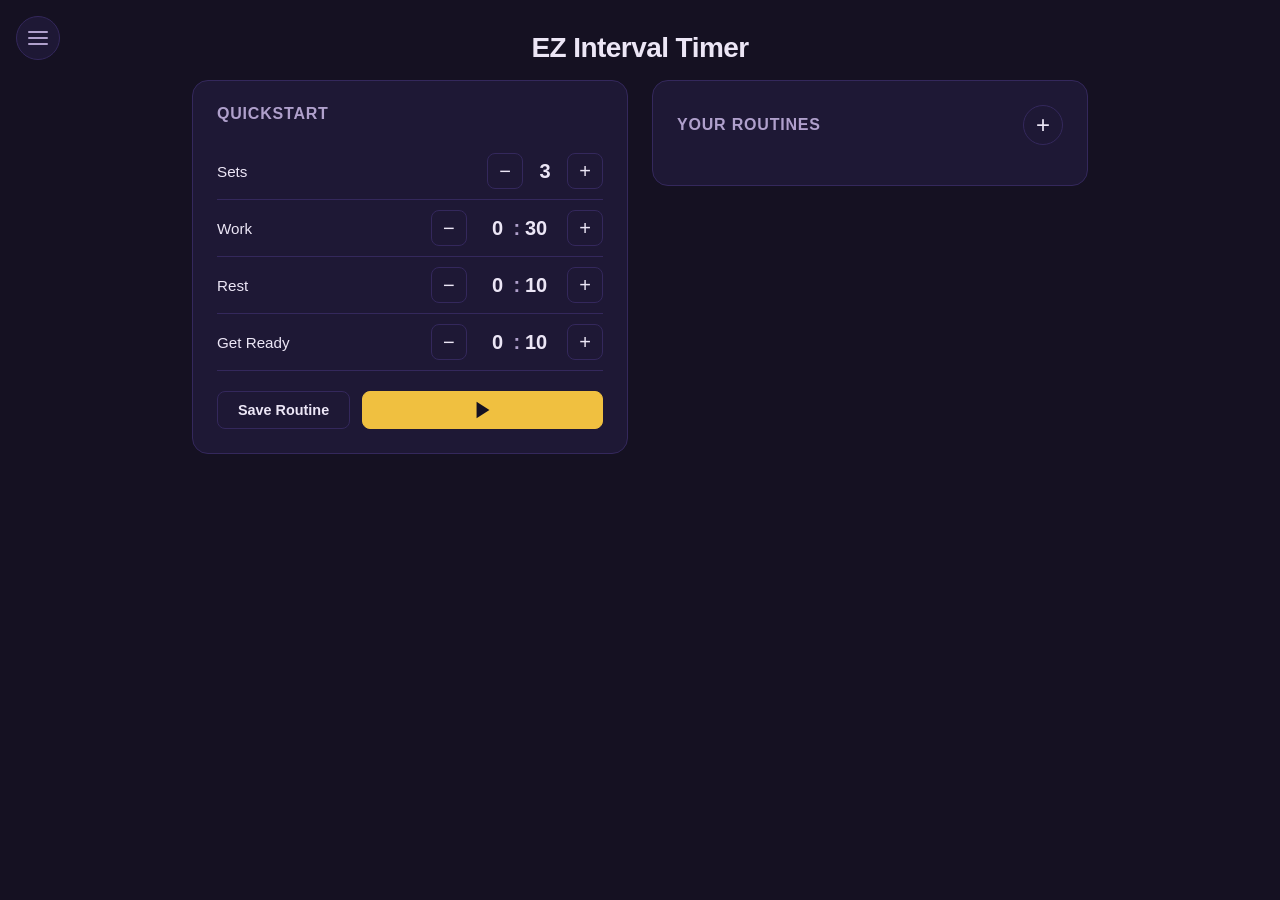
==== index.html @ 8e0ae5cf "Update icon" ====
<!DOCTYPE html>
<html lang="en">
<head>
  <meta charset="UTF-8">
  <meta name="viewport" content="width=device-width, initial-scale=1.0, user-scalable=no">
  <link rel="icon" href="favicon.ico" sizes="any">
  <meta name="author" content="steven-chau/ez-interval-timer">
  <meta name="theme-color" content="#151122">
  <meta name="description" content="Interval timer for workouts, stretching, and timed routines">
  <meta name="apple-mobile-web-app-capable" content="yes">
  <meta name="apple-mobile-web-app-status-bar-style" content="black-translucent">
  <meta name="mobile-web-app-capable" content="yes">
  <link rel="apple-touch-icon" href="icon-192.png">
  <link rel="manifest" href="manifest.json">

  <!-- Open Graph (WhatsApp, Facebook, Telegram, Slack) -->
  <meta property="og:type" content="website">
  <meta property="og:url" content="https://steven-chau.github.io/ez-interval-timer/">
  <meta property="og:title" content="EZ Interval Timer">
  <meta property="og:description" content="Free interval timer for workouts, HIIT, Tabata, stretching, yoga, and timed routines. No ads, no sign-up, works offline.">
  <meta property="og:image" content="https://steven-chau.github.io/ez-interval-timer/screenshots/timer-light.png">
  <meta property="og:image:width" content="1170">
  <meta property="og:image:height" content="2532">
  <meta property="og:site_name" content="EZ Interval Timer">

  <!-- Twitter Card -->
  <meta name="twitter:card" content="summary_large_image">
  <meta name="twitter:url" content="https://steven-chau.github.io/ez-interval-timer/">
  <meta name="twitter:title" content="EZ Interval Timer">
  <meta name="twitter:description" content="Free interval timer for workouts, HIIT, Tabata, stretching, yoga, and timed routines. No ads, no sign-up, works offline.">
  <meta name="twitter:image" content="https://steven-chau.github.io/ez-interval-timer/screenshots/timer-light.png">

  <title>EZ Interval Timer</title>
  <link rel="stylesheet" href="css/style.css">
  <script type="application/ld+json">
  {
    "@context": "https://schema.org",
    "@type": "WebApplication",
    "@id": "https://steven-chau.github.io/ez-interval-timer#app",
    "name": "EZ Interval Timer",
    "url": "https://steven-chau.github.io/ez-interval-timer",
    "description": "Free interval timer for workouts, HIIT, Tabata, stretching, yoga, and timed routines",
    "applicationCategory": "HealthApplication",
    "operatingSystem": "All",
    "author": {
      "@type": "Person",
      "name": "Steven Chau",
      "url": "https://github.com/steven-chau"
    },
    "sourceOrganization": {
      "@type": "Organization",
      "name": "steven-chau/ez-interval-timer",
      "url": "https://github.com/steven-chau/ez-interval-timer"
    }
  }
  </script>
</head>
<body>
  <div id="app">
    <!-- ===== Config View ===== -->
    <div id="config-view" class="view">
      <button id="btn-menu" class="btn-hamburger" data-i18n-aria="menuAria">
        <svg width="24" height="24" viewBox="0 0 24 24" fill="none" stroke="currentColor" stroke-width="2" stroke-linecap="round"><line x1="3" y1="6" x2="21" y2="6"/><line x1="3" y1="12" x2="21" y2="12"/><line x1="3" y1="18" x2="21" y2="18"/></svg>
      </button>

      <div id="menu-backdrop" class="menu-backdrop closed"></div>
      <div id="menu-drawer" class="menu-drawer closed">
        <div class="menu-header">
          <h2 data-i18n="menu">Menu</h2>
          <button id="btn-menu-close" class="btn-menu-close" data-i18n-aria="closeMenuAria">&times;</button>
        </div>
        <div class="menu-items">
          <button id="btn-language" class="menu-item">
            <svg width="20" height="20" viewBox="0 0 24 24" fill="none" stroke="currentColor" stroke-width="2" stroke-linecap="round" stroke-linejoin="round"><circle cx="12" cy="12" r="10"/><line x1="2" y1="12" x2="22" y2="12"/><path d="M12 2a15.3 15.3 0 0 1 4 10 15.3 15.3 0 0 1-4 10 15.3 15.3 0 0 1-4-10 15.3 15.3 0 0 1 4-10z"/></svg>
            <span data-i18n="language">Language</span>
          </button>
          <button id="btn-track-records" class="menu-item">
            <svg width="20" height="20" viewBox="0 0 24 24" fill="none" stroke="currentColor" stroke-width="2" stroke-linecap="round" stroke-linejoin="round"><line x1="18" y1="20" x2="18" y2="10"/><line x1="12" y1="20" x2="12" y2="4"/><line x1="6" y1="20" x2="6" y2="14"/></svg>
            <span data-i18n="trackRecords">Track Records</span>
          </button>
          <button id="btn-menu-fullscreen" class="menu-item">
            <svg width="20" height="20" viewBox="0 0 24 24" fill="none" stroke="currentColor" stroke-width="2" stroke-linecap="round" stroke-linejoin="round"><polyline points="15 3 21 3 21 9"/><polyline points="9 21 3 21 3 15"/><line x1="21" y1="3" x2="14" y2="10"/><line x1="3" y1="21" x2="10" y2="14"/></svg>
            <span data-i18n="fullscreenEnter">Enter Full Screen</span>
          </button>
          <button id="btn-export-routines" class="menu-item">
            <svg width="20" height="20" viewBox="0 0 24 24" fill="none" stroke="currentColor" stroke-width="2" stroke-linecap="round" stroke-linejoin="round"><path d="M21 15v4a2 2 0 0 1-2 2H5a2 2 0 0 1-2-2v-4"/><polyline points="17 8 12 3 7 8"/><line x1="12" y1="3" x2="12" y2="15"/></svg>
            <span data-i18n="exportRoutines">Export Routines</span>
          </button>
          <button id="btn-import-routines" class="menu-item">
            <svg width="20" height="20" viewBox="0 0 24 24" fill="none" stroke="currentColor" stroke-width="2" stroke-linecap="round" stroke-linejoin="round"><path d="M21 15v4a2 2 0 0 1-2 2H5a2 2 0 0 1-2-2v-4"/><polyline points="7 10 12 15 17 10"/><line x1="12" y1="15" x2="12" y2="3"/></svg>
            <span data-i18n="importRoutines">Import Routines</span>
          </button>
          <button id="btn-menu-share" class="menu-item">
            <svg width="20" height="20" viewBox="0 0 24 24" fill="none" stroke="currentColor" stroke-width="2" stroke-linecap="round" stroke-linejoin="round"><circle cx="18" cy="5" r="3"/><circle cx="6" cy="12" r="3"/><circle cx="18" cy="19" r="3"/><line x1="8.59" y1="13.51" x2="15.42" y2="17.49"/><line x1="15.41" y1="6.51" x2="8.59" y2="10.49"/></svg>
            <span data-i18n="share">Share</span>
          </button>
          <button id="btn-sponsor" class="menu-item">
            <svg width="20" height="20" viewBox="0 0 24 24" fill="none" stroke="currentColor" stroke-width="2" stroke-linecap="round" stroke-linejoin="round"><path d="M20.84 4.61a5.5 5.5 0 0 0-7.78 0L12 5.67l-1.06-1.06a5.5 5.5 0 0 0-7.78 7.78l1.06 1.06L12 21.23l7.78-7.78 1.06-1.06a5.5 5.5 0 0 0 0-7.78z"/></svg>
            <span data-i18n="sponsor">Sponsor</span>
          </button>
        </div>
        <div class="menu-footer" id="menu-footer">
          <span id="menu-footer-version"></span>
        </div>
      </div>

      <header class="config-header">
        <h1 data-i18n="appTitle">EZ Interval Timer</h1>
      </header>

      <main class="config-main">
        <!-- Quickstart Panel -->
        <section class="panel quickstart-panel">
          <h2 data-i18n="quickstart">Quickstart</h2>

          <div class="config-row">
            <label data-i18n="sets">Sets</label>
            <div class="stepper">
              <button class="stepper-btn" data-action="decrement" data-target="sets" data-i18n-aria="decreaseSets">&#8722;</button>
              <span class="stepper-value" id="sets-display">3</span>
              <button class="stepper-btn" data-action="increment" data-target="sets" data-i18n-aria="increaseSets">+</button>
            </div>
          </div>

          <div class="config-row">
            <label data-i18n="work">Work</label>
            <div class="time-stepper">
              <button class="stepper-btn" data-action="decrement" data-target="work" data-i18n-aria="decreaseWork">&#8722;</button>
              <div class="time-display" data-target="work" role="button" tabindex="0">
                <span class="time-min" id="work-min-display">0</span><span class="time-sep">:</span><span class="time-sec" id="work-sec-display">30</span>
              </div>
              <button class="stepper-btn" data-action="increment" data-target="work" data-i18n-aria="increaseWork">+</button>
            </div>
          </div>

          <div class="config-row">
            <label data-i18n="rest">Rest</label>
            <div class="time-stepper">
              <button class="stepper-btn" data-action="decrement" data-target="rest" data-i18n-aria="decreaseRest">&#8722;</button>
              <div class="time-display" data-target="rest" role="button" tabindex="0">
                <span class="time-min" id="rest-min-display">0</span><span class="time-sep">:</span><span class="time-sec" id="rest-sec-display">10</span>
              </div>
              <button class="stepper-btn" data-action="increment" data-target="rest" data-i18n-aria="increaseRest">+</button>
            </div>
          </div>

          <div class="config-row">
            <label data-i18n="getReady">Get Ready</label>
            <div class="time-stepper">
              <button class="stepper-btn" data-action="decrement" data-target="prepare" data-i18n-aria="decreasePrepare">&#8722;</button>
              <div class="time-display" data-target="prepare" role="button" tabindex="0">
                <span class="time-min" id="prepare-min-display">0</span><span class="time-sep">:</span><span class="time-sec" id="prepare-sec-display">10</span>
              </div>
              <button class="stepper-btn" data-action="increment" data-target="prepare" data-i18n-aria="increasePrepare">+</button>
            </div>
          </div>

          <div class="quickstart-actions">
            <button id="btn-save-routine" class="btn btn-secondary" data-i18n="saveRoutine">Save Routine</button>
            <button id="btn-start" class="btn btn-primary btn-large btn-start-icon" aria-label="Start">
              <svg width="22" height="22" viewBox="0 0 24 24" fill="currentColor"><polygon points="5 3 19 12 5 21 5 3"/></svg>
            </button>
          </div>
        </section>

        <!-- Routines Section -->
        <section class="panel routines-section">
          <div class="routines-header">
            <h2 data-i18n="yourRoutines">Your Routines</h2>
            <button id="btn-add-routine" class="btn btn-icon" data-i18n-aria="addRoutineAria">+</button>
          </div>
          <div id="routines-grid" class="routines-grid"></div>
          <p id="routines-empty" class="routines-empty hidden" data-i18n="noRoutines">No routines yet. Use the quickstart panel above to create one.</p>
        </section>
      </main>
    </div>

    <!-- ===== Timer View ===== -->
    <div id="timer-view" class="view hidden">
      <div class="timer-bg" id="timer-bg">
        <div id="lock-overlay" class="lock-overlay hidden"></div>
        <div class="timer-content">
          <div class="routine-label" id="routine-label"></div>
          <div class="phase-label" id="phase-label">PREPARE</div>

          <div class="countdown-container">
            <svg class="progress-ring" viewBox="0 0 200 200">
              <circle class="progress-ring-track" cx="100" cy="100" r="90" />
              <circle class="progress-ring-fill" cx="100" cy="100" r="90" id="progress-ring" />
            </svg>
            <div class="countdown-digits" id="countdown-digits">10</div>
          </div>

          <div class="set-counter" id="set-counter">Set 1 / 3</div>
        </div>
        <img id="finish-gif" class="finish-gif" src="img/dicaprio-meme.gif" alt="">
      </div>

      <div class="timer-controls" id="timer-controls">
        <button class="ctrl-btn" id="btn-skip-back" data-i18n-aria="skipBackAria">
          <svg width="24" height="24" viewBox="0 0 24 24" fill="none" stroke="currentColor" stroke-width="2" stroke-linecap="round" stroke-linejoin="round"><polyline points="1 4 1 10 7 10"/><path d="M3.51 15a9 9 0 1 0 2.13-9.36L1 10"/></svg>
        </button>
        <button class="ctrl-btn ctrl-btn-play" id="btn-play-pause" data-i18n-aria="pauseAria">
          <svg id="icon-pause" width="28" height="28" viewBox="0 0 24 24" fill="currentColor"><rect x="5" y="4" width="5" height="16"/><rect x="14" y="4" width="5" height="16"/></svg>
          <svg id="icon-play" width="28" height="28" viewBox="0 0 24 24" fill="currentColor" class="hidden"><polygon points="6,3 20,12 6,21"/></svg>
        </button>
        <button class="ctrl-btn" id="btn-skip-fwd" data-i18n-aria="skipFwdAria">
          <svg width="24" height="24" viewBox="0 0 24 24" fill="none" stroke="currentColor" stroke-width="2" stroke-linecap="round" stroke-linejoin="round"><polyline points="23 4 23 10 17 10"/><path d="M20.49 15a9 9 0 1 1-2.12-9.36L23 10"/></svg>
        </button>
        <button class="ctrl-btn" id="btn-lock" data-i18n-aria="lockAria">
          <svg id="icon-unlocked" width="22" height="22" viewBox="0 0 24 24" fill="none" stroke="currentColor" stroke-width="2" stroke-linecap="round" stroke-linejoin="round"><rect x="3" y="11" width="18" height="11" rx="2" ry="2"/><path d="M7 11V7a5 5 0 0 1 9.9-1"/></svg>
          <svg id="icon-locked" width="22" height="22" viewBox="0 0 24 24" fill="none" stroke="currentColor" stroke-width="2" stroke-linecap="round" stroke-linejoin="round" class="hidden"><rect x="3" y="11" width="18" height="11" rx="2" ry="2"/><path d="M7 11V7a5 5 0 0 1 10 0v4"/></svg>
        </button>
        <button class="ctrl-btn ctrl-btn-exit" id="btn-exit" data-i18n="exit">Exit</button>
      </div>

    </div>

    <!-- ===== Records View ===== -->
    <div id="records-view" class="view hidden">
      <header class="records-header">
        <button id="btn-records-back" class="btn-icon" data-i18n-aria="recordsBackAria">
          <svg width="24" height="24" viewBox="0 0 24 24" fill="none" stroke="currentColor" stroke-width="2" stroke-linecap="round" stroke-linejoin="round"><polyline points="15 18 9 12 15 6"/></svg>
        </button>
        <h1 data-i18n="trackRecords">Track Records</h1>
      </header>

      <div class="records-modes">
        <button id="btn-mode-detailed" class="mode-btn active" data-i18n="modeDetailed">Detailed</button>
        <button id="btn-mode-calendar" class="mode-btn" data-i18n="modeCalendar">Calendar</button>
      </div>

      <main class="records-main" id="records-main">
        <div id="records-detailed">
          <div id="records-list"></div>
          <button id="btn-load-more" class="btn btn-secondary records-load-more hidden" data-i18n="loadMore">Load More</button>
          <p id="records-empty" class="records-empty hidden" data-i18n="noRecords">No workout records yet.</p>
        </div>
        <div id="records-calendar" class="hidden">
          <div class="calendar-nav">
            <button id="btn-month-prev" class="btn-icon" aria-label="Previous month">
              <svg width="20" height="20" viewBox="0 0 24 24" fill="none" stroke="currentColor" stroke-width="2" stroke-linecap="round" stroke-linejoin="round"><polyline points="15 18 9 12 15 6"/></svg>
            </button>
            <span id="calendar-month-label" class="calendar-month-label"></span>
            <button id="btn-month-next" class="btn-icon" aria-label="Next month">
              <svg width="20" height="20" viewBox="0 0 24 24" fill="none" stroke="currentColor" stroke-width="2" stroke-linecap="round" stroke-linejoin="round"><polyline points="9 18 15 12 9 6"/></svg>
            </button>
          </div>
          <div class="calendar-day-headers" id="calendar-day-headers"></div>
          <div class="calendar-grid" id="calendar-grid"></div>
          <div class="calendar-legend">
            <span class="calendar-legend-label" data-i18n="heatmapLess">Less</span>
            <span class="calendar-legend-cell l0"></span>
            <span class="calendar-legend-cell l1"></span>
            <span class="calendar-legend-cell l2"></span>
            <span class="calendar-legend-cell l3"></span>
            <span class="calendar-legend-cell l4"></span>
            <span class="calendar-legend-label" data-i18n="heatmapMore">More</span>
          </div>
        </div>
      </main>
    </div>
  </div>

  <!-- ===== Routine Edit Modal ===== -->
  <div id="routine-modal" class="modal hidden">
    <div class="modal-backdrop"></div>
    <div class="modal-content">
      <h2 id="modal-title"></h2>

      <div class="modal-field">
        <label for="modal-name" data-i18n="name">Name</label>
        <input type="text" id="modal-name" maxlength="30" data-i18n-placeholder="routineName" class="text-input">
      </div>

      <div class="modal-field">
        <label data-i18n="sets">Sets</label>
        <div class="stepper">
          <button class="stepper-btn" data-action="decrement" data-target="modal-sets" data-i18n-aria="decreaseSets">&#8722;</button>
          <span class="stepper-value" id="modal-sets-display">3</span>
          <button class="stepper-btn" data-action="increment" data-target="modal-sets" data-i18n-aria="increaseSets">+</button>
        </div>
      </div>

      <div class="modal-field">
        <label data-i18n="work">Work</label>
        <div class="time-stepper">
          <button class="stepper-btn" data-action="decrement" data-target="modal-work" data-i18n-aria="decreaseWork">&#8722;</button>
          <div class="time-display" data-target="modal-work" role="button" tabindex="0">
            <span class="time-min" id="modal-work-min-display">0</span><span class="time-sep">:</span><span class="time-sec" id="modal-work-sec-display">30</span>
          </div>
          <button class="stepper-btn" data-action="increment" data-target="modal-work" data-i18n-aria="increaseWork">+</button>
        </div>
      </div>

      <div class="modal-field">
        <label data-i18n="rest">Rest</label>
        <div class="time-stepper">
          <button class="stepper-btn" data-action="decrement" data-target="modal-rest" data-i18n-aria="decreaseRest">&#8722;</button>
          <div class="time-display" data-target="modal-rest" role="button" tabindex="0">
            <span class="time-min" id="modal-rest-min-display">0</span><span class="time-sep">:</span><span class="time-sec" id="modal-rest-sec-display">10</span>
          </div>
          <button class="stepper-btn" data-action="increment" data-target="modal-rest" data-i18n-aria="increaseRest">+</button>
        </div>
      </div>

      <div class="modal-field">
        <label data-i18n="getReady">Get Ready</label>
        <div class="time-stepper">
          <button class="stepper-btn" data-action="decrement" data-target="modal-prepare" data-i18n-aria="decreasePrepare">&#8722;</button>
          <div class="time-display" data-target="modal-prepare" role="button" tabindex="0">
            <span class="time-min" id="modal-prepare-min-display">0</span><span class="time-sep">:</span><span class="time-sec" id="modal-prepare-sec-display">10</span>
          </div>
          <button class="stepper-btn" data-action="increment" data-target="modal-prepare" data-i18n-aria="increasePrepare">+</button>
        </div>
      </div>

      <div class="modal-actions">
        <button id="btn-modal-cancel" class="btn btn-secondary" data-i18n="cancel">Cancel</button>
        <button id="btn-modal-save" class="btn btn-primary" data-i18n="save">Save</button>
      </div>
    </div>
  </div>

  <!-- ===== Confirm Delete Modal ===== -->
  <div id="confirm-modal" class="modal hidden">
    <div class="modal-backdrop"></div>
    <div class="modal-content">
      <p id="confirm-modal-message"></p>
      <div class="modal-actions">
        <button id="btn-confirm-cancel" class="btn btn-secondary" data-i18n="cancel">Cancel</button>
        <button id="btn-confirm-delete" class="btn btn-danger" data-i18n="delete">Delete</button>
      </div>
    </div>
  </div>

  <!-- ===== Language Selection Modal ===== -->
  <div id="language-modal" class="modal hidden">
    <div class="modal-backdrop"></div>
    <div class="modal-content">
      <h2 id="language-modal-title" data-i18n="selectLanguage">Language</h2>
      <div class="language-options">
        <button class="language-option" data-lang="en">
          <span class="language-option-name" data-i18n="langEn">English</span>
        </button>
        <button class="language-option" data-lang="zh-HK">
          <span class="language-option-name" data-i18n="langZhHK">廣東話</span>
        </button>
        <button class="language-option" data-lang="zh-TW">
          <span class="language-option-name" data-i18n="langZhTW">台灣中文</span>
        </button>
        <button class="language-option" data-lang="zh-CN">
          <span class="language-option-name" data-i18n="langZhCN">简体中文</span>
        </button>
        <button class="language-option" data-lang="ja">
          <span class="language-option-name" data-i18n="langJa">日本語</span>
        </button>
      </div>
    </div>
  </div>

  <!-- ===== About Modal ===== -->
  <div id="about-modal" class="modal hidden">
    <div class="modal-backdrop"></div>
    <div class="modal-content about-modal-content">
      <div class="about-header">
        <img src="icon-192.png" alt="" class="about-icon">
        <h2 class="about-app-name" data-i18n="appTitle">EZ Interval Timer</h2>
      </div>
      <p class="about-version" id="about-version"></p>
      <div class="about-links">
        <a href="https://github.com/steven-chau/ez-interval-timer" target="_blank" rel="noopener" class="about-link">
          <svg width="20" height="20" viewBox="0 0 24 24" fill="none" stroke="currentColor" stroke-width="2" stroke-linecap="round" stroke-linejoin="round"><path d="M9 19c-5 1.5-5-2.5-7-3m14 6v-3.87a3.37 3.37 0 0 0-.94-2.61c3.14-.35 6.44-1.54 6.44-7A5.44 5.44 0 0 0 20 4.77 5.07 5.07 0 0 0 19.91 1S18.73.65 16 2.48a13.38 13.38 0 0 0-7 0C6.27.65 5.09 1 5.09 1A5.07 5.07 0 0 0 5 4.77a5.44 5.44 0 0 0-1.5 3.78c0 5.42 3.3 6.61 6.44 7A3.37 3.37 0 0 0 9 18.13V22"/></svg>
          <span data-i18n="githubRepo">GitHub Repo</span>
        </a>
        <a href="https://github.com/steven-chau/ez-interval-timer/issues" target="_blank" rel="noopener" class="about-link">
          <svg width="20" height="20" viewBox="0 0 24 24" fill="none" stroke="currentColor" stroke-width="2" stroke-linecap="round" stroke-linejoin="round"><path d="M4 4h16c1.1 0 2 .9 2 2v12c0 1.1-.9 2-2 2H4c-1.1 0-2-.9-2-2V6c0-1.1.9-2 2-2z"/><polyline points="22,6 12,13 2,6"/></svg>
          <span data-i18n="contact">Contact</span>
        </a>
      </div>
    </div>
  </div>

  <!-- ===== Export Modal ===== -->
  <div id="export-modal" class="modal hidden">
    <div class="modal-backdrop"></div>
    <div class="modal-content about-modal-content">
      <h2 data-i18n="exportRoutines">Export Routines</h2>
      <div id="qr-export-container" class="qr-canvas"></div>
      <p id="qr-export-progress" class="qr-progress"></p>
      <p id="qr-export-instruction" class="qr-instruction" data-i18n="qrSingleInstruction">Scan this code from another device with EZ Timer open, then tap Import Routines.</p>
      <button id="btn-close-export" class="btn btn-secondary" data-i18n="cancel">Close</button>
    </div>
  </div>

  <!-- ===== Import Modal ===== -->
  <div id="import-modal" class="modal hidden">
    <div class="modal-backdrop"></div>
    <div class="modal-content about-modal-content">
      <h2 data-i18n="importRoutines">Import Routines</h2>
      <div id="qr-reader" class="qr-reader"></div>
      <p id="import-progress" class="qr-progress"></p>
      <div id="import-actions" class="import-actions hidden">
        <button id="btn-import-merge" class="btn btn-primary" data-i18n="importMerge">Import</button>
        <button id="btn-import-cancel" class="btn btn-secondary" data-i18n="cancel">Cancel</button>
      </div>
      <p class="qr-instruction" style="margin-top:0.75rem;">
        <span data-i18n="importUploadPrefix">Or </span>
        <label id="import-file-label" class="import-file-link" data-i18n="importUploadLink">upload a screenshot</label>
        <span data-i18n="importUploadSuffix"> of the QR code.</span>
      </p>
      <input type="file" id="import-file-input" accept="image/*" style="display:none;">
    </div>
  </div>

  <!-- QR libraries — sourced from:
       qrcode-generator@1.4.4  https://cdn.jsdelivr.net/npm/qrcode-generator@1.4.4/qrcode.min.js
       jsqr@1.4.0               https://cdn.jsdelivr.net/npm/jsqr@1.4.0/dist/jsQR.js
       html5-qrcode@2.3.8       https://unpkg.com/html5-qrcode@2.3.8/html5-qrcode.min.js -->
  <script src="js/vendor/qrcode-generator.min.js"></script>
  <script src="js/vendor/jsQR.js"></script>
  <script src="js/vendor/html5-qrcode.min.js"></script>
  <script src="js/storage.js"></script>
  <script src="js/state.js"></script>
  <script src="js/timer.js"></script>
  <script src="js/audio.js"></script>
  <script src="js/i18n.js"></script>
  <script src="js/records.js"></script>
  <script src="js/confetti.js"></script>
  <script src="js/ui.js"></script>
  <script src="js/export-import.js"></script>
  <script src="js/app.js"></script>
</body>
</html>
---- css/style.css ----
/* ===== CSS Variables / Design Tokens ===== */
/* Amethyst Power — royal purple & gold energy */
:root {
  --bg: #151122;
  --surface: #1e1835;
  --surface-hover: #29204a;
  --surface-active: #34285c;
  --text: #ece6f6;
  --text-secondary: #b0a0cc;
  --text-muted: #766890;
  --accent: #f0c040;
  --accent-hover: #f4d068;
  --border: #34285c;
  --radius: 12px;
  --radius-sm: 8px;
  --radius-lg: 16px;
  --shadow: 0 4px 24px rgba(0, 0, 0, 0.35);

  /* Phase colors */
  --color-prepare: #7c5cbf;
  --color-work: #f0c040;
  --color-rest: #4a7ed8;
  --ezit-ring-ease: 0.95s;
}

/* ===== Reset & Base ===== */
*, *::before, *::after {
  box-sizing: border-box;
  margin: 0;
  padding: 0;
}

html {
  font-size: 16px;
  -webkit-text-size-adjust: 100%;
}

body {
  font-family: -apple-system, BlinkMacSystemFont, 'Segoe UI', Roboto, sans-serif;
  background: var(--bg);
  color: var(--text);
  min-height: 100dvh;
  overflow-x: hidden;
  -webkit-tap-highlight-color: transparent;
  user-select: none;
  -webkit-user-select: none;
}

#app {
  min-height: 100dvh;
  display: flex;
  flex-direction: column;
}

/* ===== Utility ===== */
.hidden { display: none !important; }

/* ===== Headers ===== */
.config-header {
  text-align: center;
  padding: 2rem 1rem 1rem;
}

.config-header h1 {
  font-size: 1.75rem;
  font-weight: 700;
  letter-spacing: -0.02em;
  color: var(--text);
}

/* ===== Hamburger & Slide-Out Menu ===== */
.btn-hamburger {
  position: fixed;
  top: 1rem;
  left: 1rem;
  z-index: 30;
  width: 44px;
  height: 44px;
  border-radius: 50%;
  border: 1px solid var(--border);
  background: var(--surface);
  color: var(--text-secondary);
  cursor: pointer;
  display: flex;
  align-items: center;
  justify-content: center;
  transition: background 0.15s, border-color 0.15s, color 0.15s;
}

.btn-hamburger:hover {
  background: var(--surface-hover);
  border-color: var(--text-muted);
  color: var(--text);
}

.btn-hamburger.hidden {
  display: none;
}

.menu-backdrop {
  position: fixed;
  inset: 0;
  z-index: 40;
  background: rgba(0, 0, 0, 0.5);
  opacity: 1;
  transition: opacity 1s ease;
}

.menu-backdrop.closed {
  opacity: 0;
  pointer-events: none;
}

.menu-drawer {
  position: fixed;
  top: 0;
  left: 0;
  bottom: 0;
  z-index: 50;
  width: 280px;
  max-width: 80vw;
  background: var(--surface);
  border-right: 1px solid var(--border);
  transform: translateX(0);
  transition: transform 1s ease;
  display: flex;
  flex-direction: column;
}

.menu-drawer.closed {
  transform: translateX(-100%);
}

.menu-header {
  display: flex;
  align-items: center;
  justify-content: space-between;
  padding: 1.25rem;
  border-bottom: 1px solid var(--border);
}

.menu-header h2 {
  font-size: 1.1rem;
  font-weight: 600;
  color: var(--text);
  text-transform: none;
  letter-spacing: 0;
  margin: 0;
}

.btn-menu-close {
  width: 32px;
  height: 32px;
  border: none;
  border-radius: 50%;
  background: transparent;
  color: var(--text-secondary);
  font-size: 1.25rem;
  cursor: pointer;
  display: flex;
  align-items: center;
  justify-content: center;
  transition: background 0.15s, color 0.15s;
}

.btn-menu-close:hover {
  background: var(--surface-hover);
  color: var(--text);
}

.menu-items {
  padding: 0.75rem;
  display: flex;
  flex-direction: column;
  gap: 0.25rem;
}

.menu-item {
  width: 100%;
  padding: 0.75rem 1rem;
  border: none;
  border-radius: var(--radius-sm);
  background: transparent;
  color: var(--text);
  font-size: 0.95rem;
  font-family: inherit;
  text-align: left;
  cursor: pointer;
  transition: background 0.15s;
  text-decoration: none;
  display: flex;
  align-items: center;
  gap: 0.625rem;
  box-sizing: border-box;
}

.menu-item:hover {
  background: var(--surface-hover);
}

.menu-footer {
  margin: 0 0.75rem;
  padding: 0.75rem 1rem 0.5rem;
  border-top: 1px solid var(--border);
  font-size: 0.9rem;
  color: var(--text-muted);
  text-align: center;
  display: flex;
  align-items: center;
  justify-content: center;
  gap: 0.5rem;
}

#menu-footer-version {
  cursor: pointer;
}

#menu-footer-version:hover {
  color: var(--accent);
}

/* ===== About Modal ===== */
.about-modal-content {
  max-width: 320px;
  text-align: center;
}

.about-header {
  display: flex;
  flex-direction: column;
  align-items: center;
  gap: 0.75rem;
  margin-bottom: 0.75rem;
}

.about-icon {
  width: 96px;
  height: 96px;
  border-radius: 20px;
}

.about-app-name {
  font-size: 1.15rem;
  font-weight: 700;
  color: var(--text);
  margin: 0;
}

.about-version {
  font-size: 0.85rem;
  color: var(--text-secondary);
  margin-bottom: 1.25rem;
}

.about-links {
  display: flex;
  flex-direction: column;
  gap: 0.5rem;
}

.about-link {
  display: flex;
  align-items: center;
  gap: 0.6rem;
  padding: 0.65rem 1rem;
  border-radius: var(--radius);
  color: var(--text-secondary);
  text-decoration: none;
  font-size: 0.9rem;
  transition: background 0.15s, color 0.15s;
}

.about-link:hover {
  background: var(--surface-hover);
  color: var(--text);
}

/* ===== QR Export/Import ===== */
.qr-canvas {
  display: flex;
  justify-content: center;
  margin: 1rem 0;
}

.qr-canvas canvas {
  border-radius: 8px;
}

.qr-progress {
  font-size: 0.9rem;
  font-weight: 600;
  color: var(--accent);
  margin-bottom: 0.25rem;
  min-height: 1.3em;
}

.qr-instruction {
  font-size: 0.8rem;
  color: var(--text-secondary);
  line-height: 1.4;
  margin-bottom: 1rem;
}

.qr-reader {
  margin: 1rem 0;
  border-radius: 8px;
  overflow: hidden;
}

.qr-reader video {
  border-radius: 8px;
}

.import-actions {
  display: flex;
  gap: 0.5rem;
  margin-top: 0.75rem;
}

.import-actions .btn {
  flex: 1;
}

.import-file-link {
  color: var(--accent);
  cursor: pointer;
  text-decoration: underline;
}

/* ===== Panel ===== */
.panel {
  background: var(--surface);
  border-radius: var(--radius-lg);
  padding: 1.5rem;
  margin-bottom: 1rem;
  border: 1px solid var(--border);
}

.panel h2 {
  font-size: 1rem;
  font-weight: 600;
  color: var(--text-secondary);
  text-transform: uppercase;
  letter-spacing: 0.05em;
  margin-bottom: 1.25rem;
}

/* ===== Config Main ===== */
.config-main {
  flex: 1;
  padding: 0 1rem 2rem;
  max-width: 640px;
  margin: 0 auto;
  width: 100%;
}

/* ===== Config Rows ===== */
.config-row {
  display: flex;
  align-items: center;
  justify-content: space-between;
  padding: 0.625rem 0;
  border-bottom: 1px solid var(--border);
}

.config-row:last-of-type {
  border-bottom: none;
}

.config-row label {
  font-size: 0.95rem;
  font-weight: 500;
  color: var(--text);
}

/* ===== Stepper ===== */
.stepper, .time-stepper {
  display: flex;
  align-items: center;
  gap: 0.5rem;
}

.stepper-btn {
  width: 36px;
  height: 36px;
  border: 1px solid var(--border);
  border-radius: var(--radius-sm);
  background: var(--surface);
  color: var(--text);
  font-size: 1.25rem;
  cursor: pointer;
  display: flex;
  align-items: center;
  justify-content: center;
  transition: background 0.15s, border-color 0.15s;
}

.stepper-btn:hover {
  background: var(--surface-hover);
  border-color: var(--text-muted);
}

.stepper-btn:active {
  background: var(--surface-active);
}

.stepper-value {
  font-size: 1.25rem;
  font-weight: 700;
  font-variant-numeric: tabular-nums;
  min-width: 2.5ch;
  text-align: center;
}

/* ===== Time Display ===== */
.time-display {
  display: flex;
  align-items: center;
  gap: 2px;
  padding: 4px 8px;
  border-radius: var(--radius-sm);
  border: 1px solid transparent;
  cursor: pointer;
  transition: border-color 0.15s, background 0.15s;
}

.time-display:hover {
  border-color: var(--border);
}

.time-display.editing {
  border-color: var(--accent);
  background: var(--surface-active);
}

.time-min, .time-sec {
  font-size: 1.25rem;
  font-weight: 700;
  font-variant-numeric: tabular-nums;
  min-width: 2.5ch;
  text-align: center;
}

.time-sep {
  font-size: 1.25rem;
  font-weight: 700;
  color: var(--text-secondary);
}

/* Time edit input */
.time-edit-input {
  width: 3ch;
  font-size: 1.25rem;
  font-weight: 700;
  font-family: inherit;
  font-variant-numeric: tabular-nums;
  text-align: center;
  background: transparent;
  border: none;
  color: var(--text);
  outline: none;
  padding: 0;
  -moz-appearance: textfield;
}

.time-edit-input::-webkit-outer-spin-button,
.time-edit-input::-webkit-inner-spin-button {
  -webkit-appearance: none;
  margin: 0;
}

/* ===== Quickstart Actions ===== */
.quickstart-actions {
  display: flex;
  gap: 0.75rem;
  margin-top: 1.25rem;
}

/* ===== Buttons ===== */
.btn {
  padding: 0.625rem 1.25rem;
  border: 1px solid var(--border);
  border-radius: var(--radius-sm);
  font-size: 0.9rem;
  font-weight: 600;
  cursor: pointer;
  transition: background 0.15s, border-color 0.15s, transform 0.1s;
  font-family: inherit;
}

.btn:active {
  transform: scale(0.97);
}

.btn-primary {
  background: var(--accent);
  color: #151122;
  border-color: var(--accent);
}

.btn-primary:hover {
  background: var(--accent-hover);
}

.btn-secondary {
  background: var(--surface);
  color: var(--text);
}

.btn-secondary:hover {
  background: var(--surface-hover);
}

.btn-large {
  flex: 1;
  padding: 0.875rem 2rem;
  font-size: 1.1rem;
  letter-spacing: 0.02em;
}

.btn-icon {
  width: 40px;
  height: 40px;
  padding: 0;
  display: flex;
  align-items: center;
  justify-content: center;
  font-size: 1.5rem;
  font-weight: 300;
  border-radius: 50%;
  background: var(--surface);
  color: var(--text);
  border: 1px solid var(--border);
  cursor: pointer;
  transition: background 0.15s, border-color 0.15s;
}

.btn-icon:hover {
  background: var(--surface-hover);
  border-color: var(--text-muted);
}

.btn-danger {
  background: transparent;
  color: var(--accent);
  border-color: var(--accent);
}

.btn-danger:hover {
  background: var(--accent);
  color: #151122;
}

/* ===== Routines Section ===== */
.routines-section {
  margin-top: 0;
}

.routines-header {
  display: flex;
  align-items: center;
  justify-content: space-between;
  margin-bottom: 1rem;
}

.routines-header h2 {
  margin-bottom: 0;
}

.routines-grid {
  display: grid;
  grid-template-columns: repeat(auto-fill, minmax(260px, 1fr));
  gap: 0.75rem;
}

.routines-empty {
  text-align: center;
  color: var(--text-secondary);
  padding: 2rem 1rem;
  font-size: 0.9rem;
}

/* ===== Routine Card ===== */
.routine-card {
  background: var(--bg);
  border: 1px solid var(--border);
  border-radius: var(--radius);
  padding: 1rem;
  display: flex;
  flex-direction: column;
  gap: 0.5rem;
  transition: border-color 0.15s, background 0.15s;
}

.routine-card {
  cursor: grab;
}

.routine-card:active {
  cursor: grabbing;
}

.routine-card:hover {
  border-color: var(--text-muted);
}

.routine-card.dragging {
  opacity: 0.4;
}

.routine-card.drag-over {
  border-color: var(--accent);
  background: var(--surface-hover);
}

.routine-card-all {
  cursor: default;
  border-color: var(--accent);
  background: var(--surface-hover);
}

.routine-card-all-name {
  font-size: 1rem;
  font-weight: 600;
  color: var(--accent);
}

.routine-card-all-actions {
  display: flex;
  gap: 0.5rem;
  margin-top: 0.25rem;
}

.routine-card-all-actions .btn {
  flex: 1;
  text-align: center;
  padding: 0.4rem 0.5rem;
  font-size: 0.8rem;
  display: flex;
  align-items: center;
  justify-content: center;
  gap: 0.35rem;
}

.routine-card-header {
  display: flex;
  align-items: flex-start;
  justify-content: space-between;
  gap: 0.5rem;
}

.routine-card-grip {
  flex-shrink: 0;
  display: flex;
  align-items: center;
  margin-top: 2px;
}

.routine-card-name {
  font-size: 1rem;
  font-weight: 600;
  color: var(--text);
  word-break: break-word;
}

.routine-card-duration {
  font-size: 0.85rem;
  color: var(--text-secondary);
  font-variant-numeric: tabular-nums;
}

.routine-card-tags {
  display: flex;
  gap: 0.5rem;
  flex-wrap: wrap;
}

.routine-tag {
  display: inline-flex;
  align-items: center;
  gap: 0.25rem;
  font-size: 0.75rem;
  padding: 2px 8px;
  border-radius: 100px;
  background: var(--surface-hover);
  color: var(--text-secondary);
  font-weight: 500;
}

.routine-tag.sets {
  background: var(--accent);
  color: #151122;
}

.routine-card-actions {
  display: flex;
  gap: 0.5rem;
  margin-top: 0.25rem;
}

.routine-card-actions .btn {
  flex: 1;
  text-align: center;
  padding: 0.4rem 0.5rem;
  font-size: 0.8rem;
}

.btn-icon-only,
.routine-card-actions .btn-icon-only {
  flex: 0 0 auto;
  width: 64px;
  height: 32px;
  padding: 0;
}

.btn-start-icon {
  display: inline-flex;
  align-items: center;
  justify-content: center;
  padding: 0;
}

/* ===== Timer View ===== */
#timer-view {
  position: fixed;
  inset: 0;
  display: flex;
  flex-direction: column;
  z-index: 10;
}

#timer-view.hidden {
  display: none;
}

.timer-bg {
  position: relative;
  flex: 1;
  display: flex;
  align-items: center;
  justify-content: center;
  background: var(--color-prepare);
  transition: background-color 0.8s ease;
}

.timer-bg.phase-prepare { background: var(--color-prepare); }
.timer-bg.phase-work { background: var(--color-work); }
.timer-bg.phase-rest { background: var(--color-rest); }
.timer-bg.phase-paused { filter: brightness(0.6); }
.timer-bg.phase-finished { background: var(--surface); }

.timer-content {
  display: flex;
  flex-direction: column;
  align-items: center;
  gap: 1rem;
}

/* ===== Routine Label ===== */
.routine-label {
  font-size: 1.3rem;
  font-weight: 800;
  letter-spacing: 0.03em;
  color: rgba(255, 255, 255, 0.85);
  text-shadow: 0 2px 6px rgba(0, 0, 0, 0.25);
  margin-bottom: 1rem;
}

.routine-label:empty {
  display: none;
}

/* ===== Phase Label ===== */
.phase-label {
  font-size: 1.25rem;
  font-weight: 700;
  text-transform: uppercase;
  letter-spacing: 0.15em;
  color: rgba(255, 255, 255, 0.85);
  text-shadow: 0 2px 4px rgba(0, 0, 0, 0.2);
}

/* ===== Countdown Container & Progress Ring ===== */
.countdown-container {
  position: relative;
  width: min(280px, 65vw);
  height: min(280px, 65vw);
}

.progress-ring {
  width: 100%;
  height: 100%;
  transform: scale(-1, 1) rotate(-90deg);
}

.progress-ring-track {
  fill: none;
  stroke: rgba(255, 255, 255, 0.15);
  stroke-width: 8;
}

.progress-ring-fill {
  fill: none;
  stroke: rgba(255, 255, 255, 0.85);
  stroke-width: 8;
  stroke-linecap: round;
  stroke-dasharray: 565.49;
  stroke-dashoffset: 0;
  transition: stroke-dashoffset var(--ezit-ring-ease) linear, stroke 0.3s;
}

.countdown-digits {
  position: absolute;
  inset: 0;
  display: flex;
  align-items: center;
  justify-content: center;
  font-family: 'SF Mono', 'Cascadia Code', 'Consolas', monospace;
  font-size: clamp(3.5rem, 12vw, 6rem);
  font-weight: 700;
  font-variant-numeric: tabular-nums;
  color: #fff;
  text-shadow: 0 2px 8px rgba(0, 0, 0, 0.15);
}

/* ===== Set Counter ===== */
.set-counter {
  font-size: 1.1rem;
  font-weight: 600;
  color: rgba(255, 255, 255, 0.8);
  font-variant-numeric: tabular-nums;
}

/* ===== Timer Controls ===== */
.timer-controls {
  display: flex;
  align-items: center;
  justify-content: center;
  gap: 0.5rem;
  padding: 1rem 0.75rem;
  padding-bottom: max(1rem, env(safe-area-inset-bottom));
  background: rgba(0, 0, 0, 0.35);
  backdrop-filter: blur(12px);
  -webkit-backdrop-filter: blur(12px);
}

.ctrl-btn {
  width: 52px;
  height: 52px;
  border-radius: 50%;
  border: 1px solid rgba(255, 255, 255, 0.2);
  background: rgba(255, 255, 255, 0.08);
  color: #fff;
  cursor: pointer;
  display: flex;
  align-items: center;
  justify-content: center;
  transition: background 0.15s, transform 0.1s;
}

.ctrl-btn:hover {
  background: rgba(255, 255, 255, 0.15);
}

.ctrl-btn:active {
  transform: scale(0.93);
}

.ctrl-btn-play {
  width: 64px;
  height: 64px;
  background: rgba(255, 255, 255, 0.15);
}

.ctrl-btn-exit {
  width: auto;
  padding: 0 1.25rem;
  border-radius: 26px;
  font-size: 0.85rem;
  font-weight: 600;
  letter-spacing: 0.03em;
  font-family: inherit;
}

/* ===== Lock Overlay ===== */
.lock-overlay {
  position: absolute;
  inset: 0;
  z-index: 5;
  background: transparent;
}

.lock-overlay.hidden {
  display: none;
}

/* Disable all controls except lock when locked */
.timer-controls.locked .ctrl-btn:not(#btn-lock) {
  pointer-events: none;
  opacity: 0.3;
}

/* ===== Modal ===== */
.modal {
  position: fixed;
  inset: 0;
  z-index: 100;
  display: flex;
  align-items: center;
  justify-content: center;
  padding: 1rem;
}

.modal.hidden {
  display: none;
}

.modal-backdrop {
  position: absolute;
  inset: 0;
  background: rgba(0, 0, 0, 0.6);
  backdrop-filter: blur(4px);
}

.modal-content {
  position: relative;
  background: var(--surface);
  border: 1px solid var(--border);
  border-radius: var(--radius-lg);
  padding: 1.5rem;
  width: 100%;
  max-width: 400px;
  max-height: 90dvh;
  overflow-y: auto;
  box-shadow: var(--shadow);
}

.modal-content h2 {
  font-size: 1.15rem;
  font-weight: 600;
  margin-bottom: 1.25rem;
  color: var(--text);
}

.modal-content p {
  font-size: 0.95rem;
  color: var(--text);
  margin-bottom: 1.5rem;
  line-height: 1.5;
}

.modal-field {
  margin-bottom: 1rem;
}

.modal-field label {
  display: block;
  font-size: 0.85rem;
  font-weight: 600;
  color: var(--text-secondary);
  text-transform: uppercase;
  letter-spacing: 0.04em;
  margin-bottom: 0.4rem;
}

.modal-field .stepper,
.modal-field .time-stepper {
  justify-content: flex-start;
}

.text-input {
  width: 100%;
  padding: 0.625rem 0.75rem;
  border: 1px solid var(--border);
  border-radius: var(--radius-sm);
  background: var(--bg);
  color: var(--text);
  font-size: 0.95rem;
  font-family: inherit;
  outline: none;
  transition: border-color 0.15s;
}

.text-input:focus {
  border-color: var(--accent);
}

.text-input::placeholder {
  color: var(--text-muted);
}

.modal-actions {
  display: flex;
  gap: 0.75rem;
  margin-top: 1.5rem;
}

.modal-actions .btn {
  flex: 1;
  text-align: center;
}

/* ===== Language Options ===== */
.language-options {
  display: flex;
  flex-direction: column;
  gap: 0.5rem;
}

.language-option {
  display: flex;
  align-items: center;
  gap: 0.75rem;
  width: 100%;
  padding: 0.875rem 1rem;
  border: 1px solid var(--border);
  border-radius: var(--radius-sm);
  background: var(--bg);
  color: var(--text);
  font-size: 0.95rem;
  font-family: inherit;
  cursor: pointer;
  transition: border-color 0.15s, background 0.15s;
}

.language-option:hover {
  border-color: var(--accent);
  background: var(--surface-hover);
}

.language-option.active {
  border-color: var(--accent);
  background: var(--surface-active);
}

.language-option-name {
  font-weight: 600;
}

/* ===== Validation Message ===== */
.validation-msg {
  color: var(--accent);
  font-size: 0.8rem;
  margin-top: 0.25rem;
}

/* ===== Responsive ===== */
@media (min-width: 768px) {
  .config-main {
    padding: 0 2rem 2rem;
  }

  .routines-grid {
    grid-template-columns: repeat(auto-fill, minmax(280px, 1fr));
  }

  .countdown-container {
    width: 320px;
    height: 320px;
  }

  .finish-gif {
    width: 320px;
    height: 320px;
  }

  .timer-controls {
    gap: 1rem;
    padding: 1.25rem 2rem;
    padding-bottom: max(1.25rem, env(safe-area-inset-bottom));
  }
}

@media (min-width: 1024px) {
  .config-main {
    display: grid;
    grid-template-columns: 1fr 1fr;
    gap: 1.5rem;
    max-width: 960px;
    align-items: start;
  }

  .config-main .panel {
    margin-bottom: 0;
  }
}

@media (max-width: 380px) {
  .config-row {
    flex-direction: column;
    align-items: flex-start;
    gap: 0.5rem;
  }

  .stepper, .time-stepper {
    width: 100%;
    justify-content: flex-end;
  }

  .timer-controls {
    gap: 0.35rem;
    padding: 0.75rem 0.5rem;
    padding-bottom: max(0.75rem, env(safe-area-inset-bottom));
  }

  .ctrl-btn {
    width: 44px;
    height: 44px;
  }

  .ctrl-btn-play {
    width: 54px;
    height: 54px;
  }

  .countdown-digits {
    font-size: clamp(2.5rem, 14vw, 4rem);
  }
}

/* ===== Records View ===== */
#records-view {
  flex: 1;
  display: flex;
  flex-direction: column;
  overflow: hidden;
}

.records-header {
  display: flex;
  align-items: center;
  gap: 0.75rem;
  padding: 1.25rem 1rem;
}

.records-header h1 {
  font-size: 1.25rem;
  font-weight: 700;
  color: var(--text);
  margin: 0;
}

.records-modes {
  display: flex;
  gap: 0;
  margin: 0 1rem;
  border: 1px solid var(--border);
  border-radius: var(--radius-sm);
  overflow: hidden;
}

.mode-btn {
  flex: 1;
  padding: 0.5rem 1rem;
  border: none;
  background: var(--surface);
  color: var(--text-secondary);
  font-size: 0.85rem;
  font-weight: 600;
  font-family: inherit;
  cursor: pointer;
  transition: background 0.15s, color 0.15s;
}

.mode-btn:first-child {
  border-right: 1px solid var(--border);
}

.mode-btn.active {
  background: var(--accent);
  color: #151122;
}

.records-main {
  flex: 1;
  padding: 1rem;
  overflow: hidden;
  display: flex;
  flex-direction: column;
}

#records-detailed {
  flex: 1;
  min-height: 0;
  overflow-y: auto;
}

.records-day {
  margin-bottom: 1.25rem;
}

.records-day-header {
  font-size: 0.8rem;
  font-weight: 600;
  color: var(--text-secondary);
  text-transform: uppercase;
  letter-spacing: 0.04em;
  margin-bottom: 0.5rem;
  padding-bottom: 0.375rem;
  border-bottom: 1px solid var(--border);
}

.records-item {
  display: flex;
  align-items: center;
  justify-content: space-between;
  padding: 0.625rem 0.75rem;
  border-radius: var(--radius-sm);
  background: var(--surface);
  margin-bottom: 0.375rem;
  gap: 0.5rem;
}

.records-item-name {
  font-weight: 600;
  color: var(--text);
  font-size: 0.9rem;
}

.records-item-time {
  font-size: 0.8rem;
  color: var(--text-muted);
  font-variant-numeric: tabular-nums;
  white-space: nowrap;
}

.records-item-duration {
  font-size: 0.8rem;
  color: var(--text-secondary);
  font-variant-numeric: tabular-nums;
  white-space: nowrap;
}

.records-load-more {
  width: 100%;
  margin-top: 0.5rem;
}

.records-empty {
  text-align: center;
  color: var(--text-muted);
  padding: 3rem 1rem;
  font-size: 0.9rem;
}

/* ===== Calendar View ===== */
#records-calendar {
  display: flex;
  flex-direction: column;
  flex: 1;
  min-height: 0;
  align-items: center;
}

.calendar-nav {
  display: flex;
  align-items: center;
  justify-content: space-between;
  margin-bottom: 0.75rem;
  flex-shrink: 0;
  width: 100%;
}

.btn-icon:disabled {
  opacity: 0.3;
  cursor: default;
}

.calendar-month-label {
  font-size: 1rem;
  font-weight: 700;
  color: var(--text);
  min-width: 12ch;
  text-align: center;
}

.calendar-day-headers {
  display: grid;
  grid-template-columns: repeat(7, 1fr);
  gap: 3px;
  margin-bottom: 3px;
  flex-shrink: 0;
  width: 100%;
}

.calendar-day-header {
  text-align: center;
  font-size: 0.7rem;
  font-weight: 600;
  color: var(--text-muted);
  padding: 4px 0;
}

.calendar-grid {
  display: grid;
  grid-template-columns: repeat(7, 1fr);
  grid-template-rows: repeat(6, 1fr);
  gap: 3px;
}

.calendar-day {
  display: flex;
  align-items: center;
  justify-content: center;
  border-radius: 3px;
  font-size: 0.75rem;
  font-variant-numeric: tabular-nums;
  color: var(--text);
  cursor: default;
  aspect-ratio: 1;
}

.calendar-day.empty {
  background: transparent;
}

.calendar-day.l0 { background: var(--surface); color: var(--text-muted); }
.calendar-day.l1 { background: #3d2050; }
.calendar-day.l2 { background: #6b3080; }
.calendar-day.l3 { background: #a050c0; }
.calendar-day.l4 { background: #d0a0e0; color: #151122; }

.calendar-legend {
  display: flex;
  align-items: center;
  justify-content: flex-end;
  gap: 3px;
  margin-top: 0.75rem;
  flex-shrink: 0;
}

.calendar-legend-label {
  font-size: 0.7rem;
  color: var(--text-muted);
}

.calendar-legend-cell {
  width: 12px;
  height: 12px;
  border-radius: 2px;
}

.calendar-legend-cell.l0 { background: var(--surface); }
.calendar-legend-cell.l1 { background: #3d2050; }
.calendar-legend-cell.l2 { background: #6b3080; }
.calendar-legend-cell.l3 { background: #a050c0; }
.calendar-legend-cell.l4 { background: #d0a0e0; }

/* ===== Finish GIF ===== */
.finish-gif {
  position: absolute;
  /* left and top set by JS to match circle position */
  width: min(280px, 65vw);
  height: min(280px, 65vw);
  z-index: 50;
  pointer-events: none;
  display: none;
  transform: translate(-50%, -50%);
}

.finish-gif.pop {
  display: block;
  animation: popIn 2s ease-out forwards;
}

@keyframes popIn {
  0%   { transform: translate(-50%, -50%) scale(0.005); opacity: 0; }
  8%   { opacity: 1; }
  100% { transform: translate(-50%, -50%) scale(1); opacity: 1; }
}

/* ===== Animations ===== */
@keyframes fadeIn {
  from { opacity: 0; transform: translateY(8px); }
  to   { opacity: 1; transform: translateY(0); }
}

.routine-card {
  animation: fadeIn 0.25s ease both;
}

@keyframes pulse {
  0%, 100% { opacity: 1; }
  50% { opacity: 0.5; }
}

.phase-label.flash {
  animation: pulse 0.3s ease 3;
}
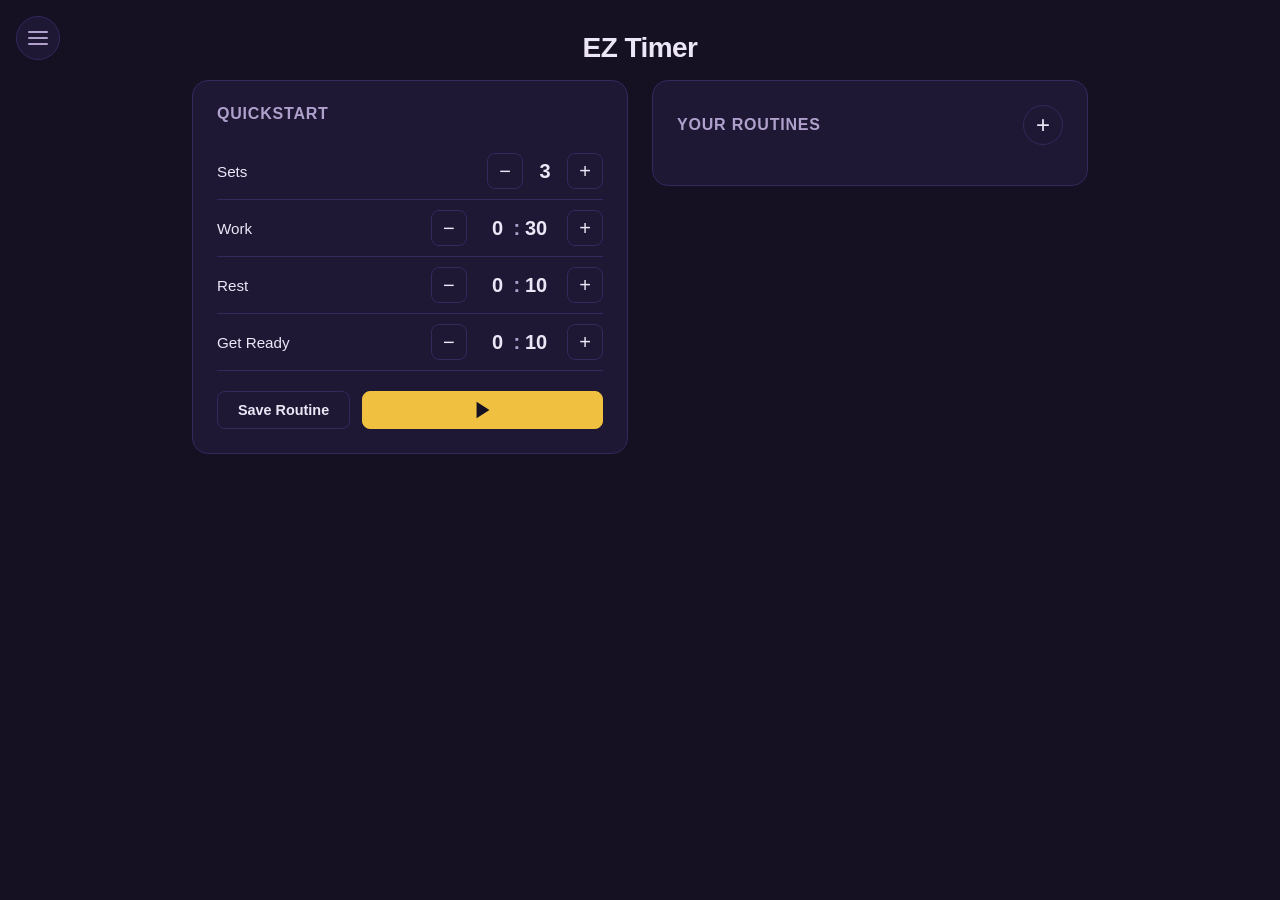
==== commit 4c6cf05a: "Cosmetic changes" ====
--- a/index.html
+++ b/index.html
@@ -16,28 +16,28 @@
   <!-- Open Graph (WhatsApp, Facebook, Telegram, Slack) -->
   <meta property="og:type" content="website">
   <meta property="og:url" content="https://steven-chau.github.io/ez-interval-timer/">
-  <meta property="og:title" content="EZ Interval Timer">
+  <meta property="og:title" content="EZ Timer">
   <meta property="og:description" content="Free interval timer for workouts, HIIT, Tabata, stretching, yoga, and timed routines. No ads, no sign-up, works offline.">
   <meta property="og:image" content="https://steven-chau.github.io/ez-interval-timer/screenshots/timer-light.png">
   <meta property="og:image:width" content="1170">
   <meta property="og:image:height" content="2532">
-  <meta property="og:site_name" content="EZ Interval Timer">
+  <meta property="og:site_name" content="EZ Timer">
 
   <!-- Twitter Card -->
   <meta name="twitter:card" content="summary_large_image">
   <meta name="twitter:url" content="https://steven-chau.github.io/ez-interval-timer/">
-  <meta name="twitter:title" content="EZ Interval Timer">
+  <meta name="twitter:title" content="EZ Timer">
   <meta name="twitter:description" content="Free interval timer for workouts, HIIT, Tabata, stretching, yoga, and timed routines. No ads, no sign-up, works offline.">
   <meta name="twitter:image" content="https://steven-chau.github.io/ez-interval-timer/screenshots/timer-light.png">
 
-  <title>EZ Interval Timer</title>
+  <title>EZ Timer</title>
   <link rel="stylesheet" href="css/style.css">
   <script type="application/ld+json">
   {
     "@context": "https://schema.org",
     "@type": "WebApplication",
     "@id": "https://steven-chau.github.io/ez-interval-timer#app",
-    "name": "EZ Interval Timer",
+    "name": "EZ Timer",
     "url": "https://steven-chau.github.io/ez-interval-timer",
     "description": "Free interval timer for workouts, HIIT, Tabata, stretching, yoga, and timed routines",
     "applicationCategory": "HealthApplication",
@@ -105,7 +105,7 @@
       </div>
 
       <header class="config-header">
-        <h1 data-i18n="appTitle">EZ Interval Timer</h1>
+        <h1 data-i18n="appTitle">EZ Timer</h1>
       </header>
 
       <main class="config-main">
@@ -365,7 +365,7 @@
     <div class="modal-content about-modal-content">
       <div class="about-header">
         <img src="icon-192.png" alt="" class="about-icon">
-        <h2 class="about-app-name" data-i18n="appTitle">EZ Interval Timer</h2>
+        <h2 class="about-app-name" data-i18n="appTitle">EZ Timer</h2>
       </div>
       <p class="about-version" id="about-version"></p>
       <div class="about-links">
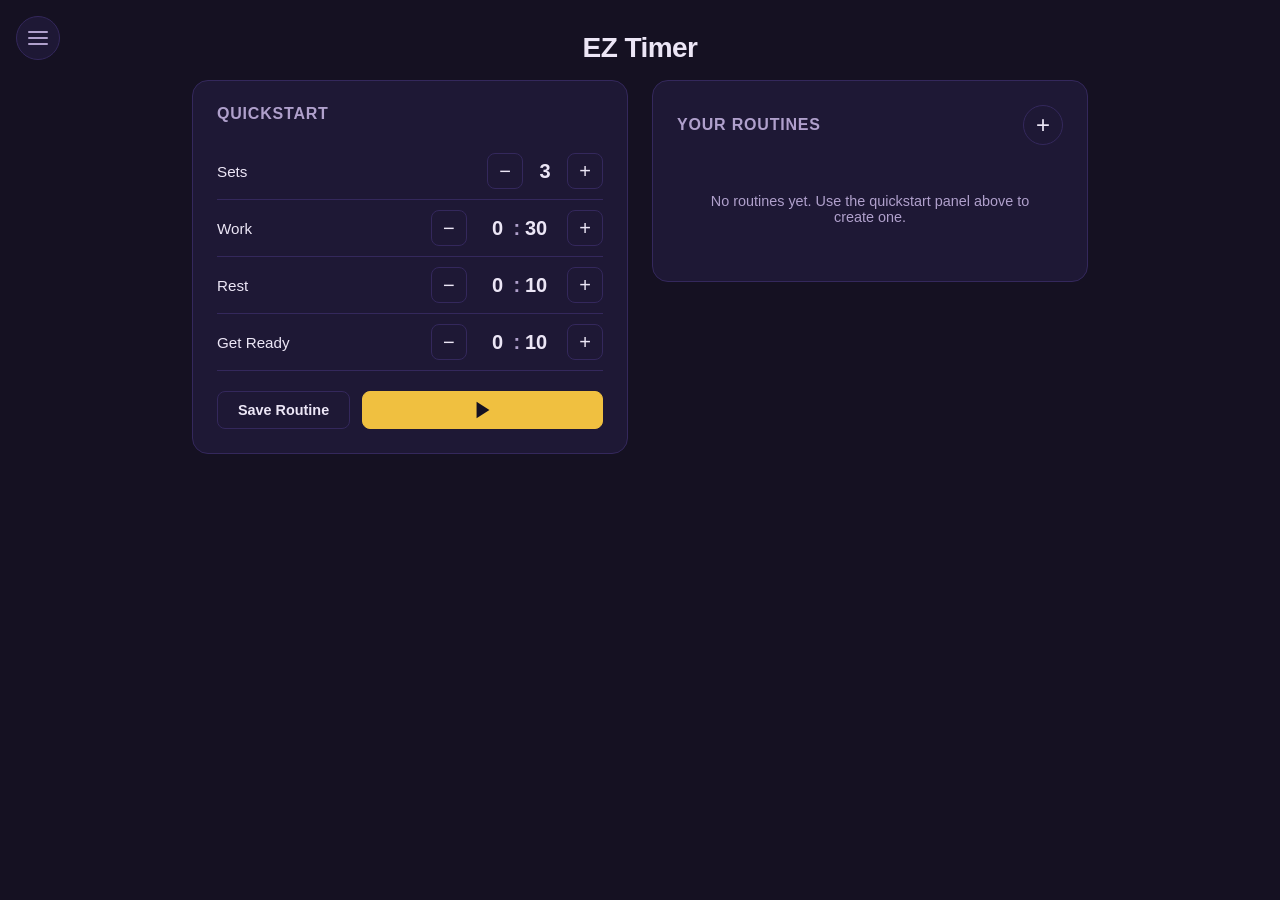
==== commit 247e135d: "User can choose to wipe out existing routines before import" ====
--- a/index.html
+++ b/index.html
@@ -4,7 +4,7 @@
   <meta charset="UTF-8">
   <meta name="viewport" content="width=device-width, initial-scale=1.0, user-scalable=no">
   <link rel="icon" href="favicon.ico" sizes="any">
-  <meta name="author" content="steven-chau/ez-interval-timer">
+  <meta name="author" content="steven-chau/ez-timer">
   <meta name="theme-color" content="#151122">
   <meta name="description" content="Interval timer for workouts, stretching, and timed routines">
   <meta name="apple-mobile-web-app-capable" content="yes">
@@ -15,20 +15,20 @@
 
   <!-- Open Graph (WhatsApp, Facebook, Telegram, Slack) -->
   <meta property="og:type" content="website">
-  <meta property="og:url" content="https://steven-chau.github.io/ez-interval-timer/">
+  <meta property="og:url" content="https://steven-chau.github.io/ez-timer/">
   <meta property="og:title" content="EZ Timer">
   <meta property="og:description" content="Free interval timer for workouts, HIIT, Tabata, stretching, yoga, and timed routines. No ads, no sign-up, works offline.">
-  <meta property="og:image" content="https://steven-chau.github.io/ez-interval-timer/screenshots/timer-light.png">
+  <meta property="og:image" content="https://steven-chau.github.io/ez-timer/screenshots/timer-light.png">
   <meta property="og:image:width" content="1170">
   <meta property="og:image:height" content="2532">
   <meta property="og:site_name" content="EZ Timer">
 
   <!-- Twitter Card -->
   <meta name="twitter:card" content="summary_large_image">
-  <meta name="twitter:url" content="https://steven-chau.github.io/ez-interval-timer/">
+  <meta name="twitter:url" content="https://steven-chau.github.io/ez-timer/">
   <meta name="twitter:title" content="EZ Timer">
   <meta name="twitter:description" content="Free interval timer for workouts, HIIT, Tabata, stretching, yoga, and timed routines. No ads, no sign-up, works offline.">
-  <meta name="twitter:image" content="https://steven-chau.github.io/ez-interval-timer/screenshots/timer-light.png">
+  <meta name="twitter:image" content="https://steven-chau.github.io/ez-timer/screenshots/timer-light.png">
 
   <title>EZ Timer</title>
   <link rel="stylesheet" href="css/style.css">
@@ -36,9 +36,9 @@
   {
     "@context": "https://schema.org",
     "@type": "WebApplication",
-    "@id": "https://steven-chau.github.io/ez-interval-timer#app",
+    "@id": "https://steven-chau.github.io/ez-timer#app",
     "name": "EZ Timer",
-    "url": "https://steven-chau.github.io/ez-interval-timer",
+    "url": "https://steven-chau.github.io/ez-timer",
     "description": "Free interval timer for workouts, HIIT, Tabata, stretching, yoga, and timed routines",
     "applicationCategory": "HealthApplication",
     "operatingSystem": "All",
@@ -49,8 +49,8 @@
     },
     "sourceOrganization": {
       "@type": "Organization",
-      "name": "steven-chau/ez-interval-timer",
-      "url": "https://github.com/steven-chau/ez-interval-timer"
+      "name": "steven-chau/ez-timer",
+      "url": "https://github.com/steven-chau/ez-timer"
     }
   }
   </script>
@@ -369,11 +369,11 @@
       </div>
       <p class="about-version" id="about-version"></p>
       <div class="about-links">
-        <a href="https://github.com/steven-chau/ez-interval-timer" target="_blank" rel="noopener" class="about-link">
+        <a href="https://github.com/steven-chau/ez-timer" target="_blank" rel="noopener" class="about-link">
           <svg width="20" height="20" viewBox="0 0 24 24" fill="none" stroke="currentColor" stroke-width="2" stroke-linecap="round" stroke-linejoin="round"><path d="M9 19c-5 1.5-5-2.5-7-3m14 6v-3.87a3.37 3.37 0 0 0-.94-2.61c3.14-.35 6.44-1.54 6.44-7A5.44 5.44 0 0 0 20 4.77 5.07 5.07 0 0 0 19.91 1S18.73.65 16 2.48a13.38 13.38 0 0 0-7 0C6.27.65 5.09 1 5.09 1A5.07 5.07 0 0 0 5 4.77a5.44 5.44 0 0 0-1.5 3.78c0 5.42 3.3 6.61 6.44 7A3.37 3.37 0 0 0 9 18.13V22"/></svg>
           <span data-i18n="githubRepo">GitHub Repo</span>
         </a>
-        <a href="https://github.com/steven-chau/ez-interval-timer/issues" target="_blank" rel="noopener" class="about-link">
+        <a href="https://github.com/steven-chau/ez-timer/issues" target="_blank" rel="noopener" class="about-link">
           <svg width="20" height="20" viewBox="0 0 24 24" fill="none" stroke="currentColor" stroke-width="2" stroke-linecap="round" stroke-linejoin="round"><path d="M4 4h16c1.1 0 2 .9 2 2v12c0 1.1-.9 2-2 2H4c-1.1 0-2-.9-2-2V6c0-1.1.9-2 2-2z"/><polyline points="22,6 12,13 2,6"/></svg>
           <span data-i18n="contact">Contact</span>
         </a>
@@ -400,6 +400,10 @@
       <h2 data-i18n="importRoutines">Import Routines</h2>
       <div id="qr-reader" class="qr-reader"></div>
       <p id="import-progress" class="qr-progress"></p>
+      <label class="import-wipe">
+        <input type="checkbox" id="import-wipe-checkbox">
+        <span data-i18n="importWipeFirst">Wipe out all existing routines first</span>
+      </label>
       <div id="import-actions" class="import-actions hidden">
         <button id="btn-import-merge" class="btn btn-primary" data-i18n="importMerge">Import</button>
         <button id="btn-import-cancel" class="btn btn-secondary" data-i18n="cancel">Cancel</button>
--- a/css/style.css
+++ b/css/style.css
@@ -311,6 +311,14 @@
   border-radius: 8px;
 }
 
+.import-wipe {
+  display: flex;
+  align-items: center;
+  gap: 0.5rem;
+  margin-top: 0.75rem;
+  font-size: 0.9rem;
+}
+
 .import-actions {
   display: flex;
   gap: 0.5rem;
@@ -748,6 +756,21 @@
 .timer-bg.phase-rest { background: var(--color-rest); }
 .timer-bg.phase-paused { filter: brightness(0.6); }
 .timer-bg.phase-finished { background: var(--surface); }
+
+/* Darken text on bright work-phase background for contrast */
+.timer-bg.phase-work .routine-label,
+.timer-bg.phase-work .phase-label,
+.timer-bg.phase-work .countdown-digits,
+.timer-bg.phase-work .set-counter {
+  color: var(--bg);
+  text-shadow: none;
+}
+.timer-bg.phase-work .progress-ring-fill {
+  stroke: var(--bg);
+}
+.timer-bg.phase-work .progress-ring-track {
+  stroke: rgba(21, 17, 34, 0.2);
+}
 
 .timer-content {
   display: flex;
